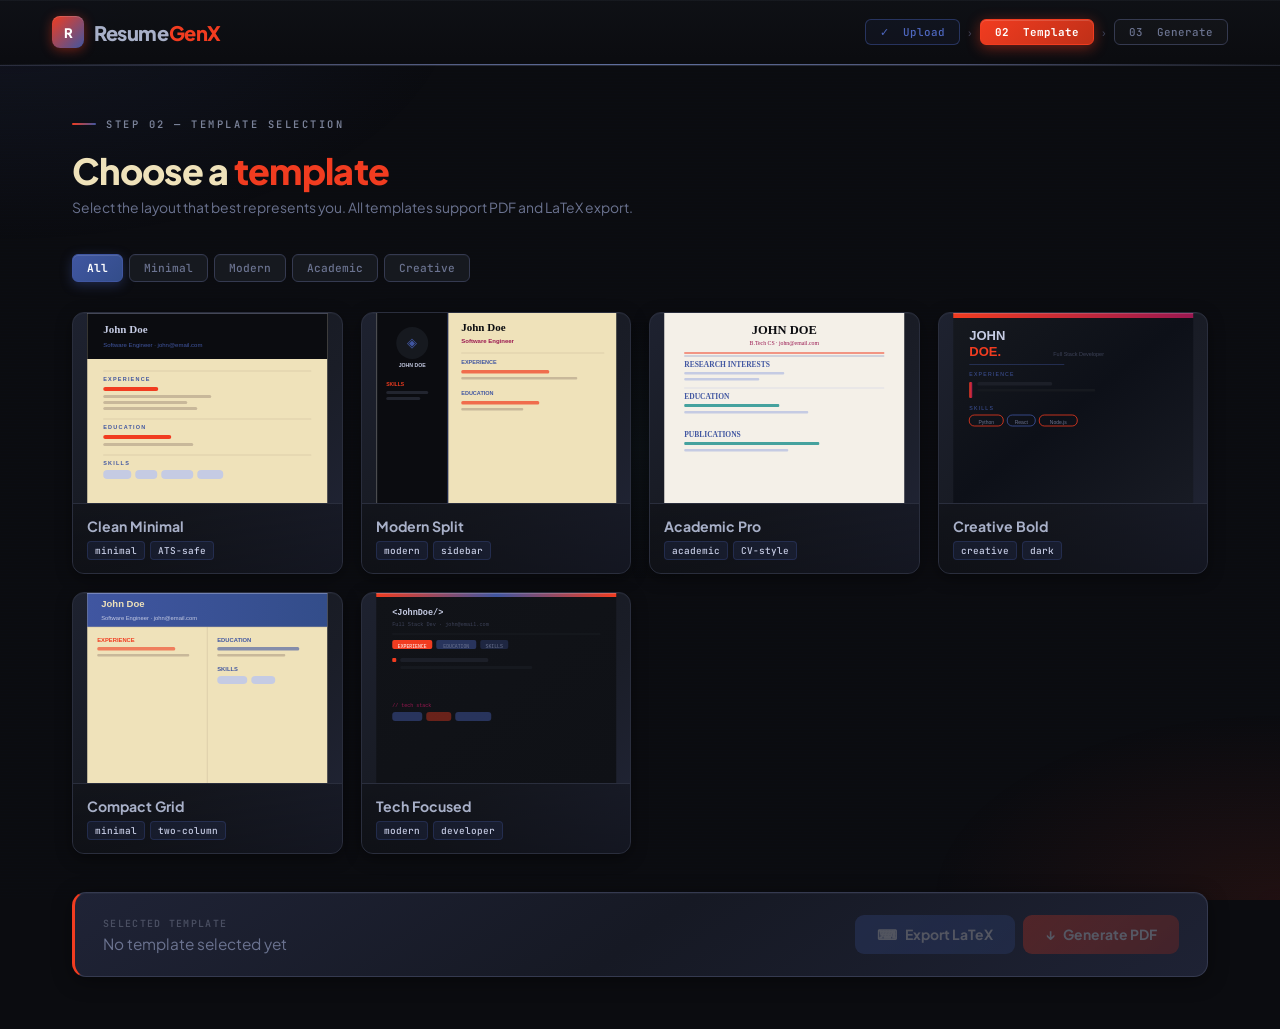
==== frontend/templates.html @ 25c1b6fb "integrated gui" ====
<!DOCTYPE html>
<html lang="en">
<head>
<meta charset="UTF-8"/>
<meta name="viewport" content="width=device-width, initial-scale=1.0"/>
<title>ResumeGenX — Templates</title>
<link rel="stylesheet" href="style.css"/>
<style>
 
  .page2-content {
    flex: 1; max-width: 1240px;
    margin: 0 auto; padding: 52px 52px; width: 100%;
  }
  .page2-header { margin-bottom: 38px; }
  .page2-header h1 { font-size: clamp(1.7rem,2.8vw,2.4rem); letter-spacing: -0.7px; margin-bottom: 8px; }
  .page2-header p { color: var(--muted2); font-size: 0.87rem; }

  /* Filter bar */
  .filter-bar { display: flex; gap: 6px; flex-wrap: wrap; margin-bottom: 30px; }
  .filter-btn {
    font-family: 'JetBrains Mono', monospace; font-size: 0.7rem; font-weight: 500;
    padding: 6px 14px; border-radius: 6px;
    border: 1px solid var(--border2); background: var(--card); color: var(--muted2);
    cursor: pointer; transition: all .2s;
    box-shadow: inset 0 1px 0 rgba(154,160,190,0.04);
  }
  .filter-btn:hover { border-color: var(--cobalt); color: var(--cobalt-h); }
  .filter-btn.active {
    background: linear-gradient(135deg, var(--cobalt) 0%, #334d8a 100%);
    border-color: var(--cobalt); color: #fff; font-weight: 700;
    box-shadow: 0 3px 12px rgba(64,86,161,0.4), inset 0 1px 0 rgba(255,255,255,0.12);
  }

  /* Template grid */
  .template-grid {
    display: grid; grid-template-columns: repeat(auto-fill, minmax(226px,1fr));
    gap: 18px; margin-bottom: 38px;
  }
  .template-card {
    background: var(--card-sheen);
    border: 1px solid var(--border);
    border-radius: 12px; overflow: hidden;
    cursor: pointer; transition: all .22s; position: relative;
    box-shadow: inset 0 1px 0 rgba(154,160,190,0.06), 0 4px 16px rgba(0,0,0,0.4);
  }
  .template-card:hover {
    border-color: rgba(241,60,32,0.55); transform: translateY(-3px);
    box-shadow: 0 12px 36px rgba(0,0,0,0.5), 0 0 0 1px rgba(241,60,32,0.15);
  }
  .template-card.selected {
    border-color: var(--red);
    box-shadow: 0 0 0 3px rgba(241,60,32,0.2), 0 12px 32px rgba(241,60,32,0.18);
  }
  .sel-check {
    display: none; position: absolute; top: 9px; right: 9px;
    width: 24px; height: 24px;
    background: linear-gradient(135deg, var(--red), #c02a10);
    border-radius: 50%; align-items: center; justify-content: center;
    font-size: 0.68rem; color: #fff; font-weight: 800;
    box-shadow: 0 2px 8px rgba(241,60,32,0.55);
  }
  .template-card.selected .sel-check { display: flex; }
  .template-preview { height: 190px; overflow: hidden; }
  .preview-svg { width: 100%; height: 100%; display: block; }
  .template-meta {
    padding: 13px 14px; border-top: 1px solid var(--border);
    background: linear-gradient(180deg,rgba(0,0,0,0.25) 0%,rgba(0,0,0,0.4) 100%);
  }
  .template-name { font-size: 0.88rem; font-weight: 700; color: var(--silver-hi); margin-bottom: 6px; }
  .template-tags { display: flex; gap: 5px; flex-wrap: wrap; }
  .tmpl-tag {
    font-family: 'JetBrains Mono', monospace; font-size: 0.59rem; font-weight: 500;
    padding: 2px 7px; border-radius: 4px;
    background: rgba(64,86,161,0.14); color: var(--lavender);
    border: 1px solid rgba(64,86,161,0.28);
  }

  /* Generate bar */
  .generate-bar {
    background: var(--card-sheen2);
    border: 1px solid var(--border2);
    border-left: 3px solid var(--red);
    border-radius: 14px; padding: 22px 28px;
    display: flex; align-items: center; gap: 20px; flex-wrap: wrap;
    box-shadow: inset 0 1px 0 rgba(154,160,190,0.06), 0 4px 20px rgba(0,0,0,0.4);
  }
  .selected-info { flex: 1; }
  .selected-info .label {
    font-family: 'JetBrains Mono', monospace; font-size: 0.62rem; color: var(--silver-lo);
    text-transform: uppercase; letter-spacing: 1.3px; margin-bottom: 4px; font-weight: 600;
  }
  .selected-info .value { font-size: 0.96rem; font-weight: 700; color: var(--silver-hi); }
  .selected-info .value.none { color: var(--muted2); font-weight: 400; }
  .output-options { display: flex; gap: 8px; }
  .out-btn {
    display: flex; align-items: center; gap: 8px;
    padding: 11px 22px; border-radius: 9px;
    font-family: 'Plus Jakarta Sans', sans-serif;
    font-size: 0.87rem; font-weight: 700;
    cursor: pointer; border: none; transition: all .2s;
  }
  .out-btn.pdf {
    background: linear-gradient(135deg, var(--red) 0%, #b52d18 100%);
    color: #fff; box-shadow: 0 3px 14px rgba(241,60,32,0.4), inset 0 1px 0 rgba(255,255,255,0.15);
  }
  .out-btn.pdf:hover:not(:disabled) { transform: translateY(-1px); box-shadow: 0 6px 20px rgba(241,60,32,0.5); }
  .out-btn.tex {
    background: linear-gradient(135deg, var(--cobalt) 0%, #334d8a 100%);
    color: #fff; box-shadow: 0 3px 14px rgba(64,86,161,0.35), inset 0 1px 0 rgba(255,255,255,0.12);
  }
  .out-btn.tex:hover:not(:disabled) { transform: translateY(-1px); box-shadow: 0 6px 20px rgba(64,86,161,0.45); }
  .out-btn:disabled { opacity: 0.25; cursor: not-allowed; box-shadow: none !important; transform: none !important; }

  @media (max-width: 860px) {
    .page2-content { padding: 32px 22px; }
    .generate-bar { flex-direction: column; align-items: stretch; }
    .output-options { justify-content: stretch; }
    .out-btn { flex: 1; justify-content: center; }
  }
</style>
</head>
<body>

<div class="page-wrap">

  <!-- NAV -->
  <nav>
    <a class="logo" href="index.html">
      <div class="logo-icon">R</div>
      <div class="logo-text"><span class="lt">Resume</span><span class="acc">GenX</span></div>
    </a>
    <div class="nav-steps">
      <div class="step-pill done" onclick="window.location.href='index.html'">✓ &nbsp;Upload</div>
      <div class="step-sep">›</div>
      <div class="step-pill active">02 &nbsp;Template</div>
      <div class="step-sep">›</div>
      <div class="step-pill">03 &nbsp;Generate</div>
    </div>
  </nav>

  <!-- CONTENT -->
  <div class="page2-content">

    <div class="page2-header">
      <div class="page-eyebrow">Step 02 — Template Selection</div>
      <h1>Choose a <span class="hl">template</span></h1>
      <p>Select the layout that best represents you. All templates support PDF and LaTeX export.</p>
    </div>

    <!-- Filter bar -->
    <div class="filter-bar">
      <button class="filter-btn active" onclick="filterTemplates('all',this)">All</button>
      <button class="filter-btn" onclick="filterTemplates('minimal',this)">Minimal</button>
      <button class="filter-btn" onclick="filterTemplates('modern',this)">Modern</button>
      <button class="filter-btn" onclick="filterTemplates('academic',this)">Academic</button>
      <button class="filter-btn" onclick="filterTemplates('creative',this)">Creative</button>
    </div>

    <!-- Template grid -->
    <div class="template-grid" id="templateGrid">

      <!-- T1: Clean Minimal -->
      <div class="template-card" data-id="1" data-tags="minimal" onclick="selectTemplate(this,'Clean Minimal')">
        <div class="sel-check">✓</div>
        <div class="template-preview">
          <svg class="preview-svg" viewBox="0 0 240 190" xmlns="http://www.w3.org/2000/svg">
            <rect width="240" height="190" fill="#EFE2BA"/>
            <rect x="0" y="0" width="240" height="46" fill="#0B0C10"/>
            <rect x="0" y="0" width="240" height="1" fill="rgba(154,160,190,0.4)"/>
            <text x="16" y="20" font-family="serif" font-size="11" fill="#C5CBE3" font-weight="bold">John Doe</text>
            <text x="16" y="34" font-family="sans-serif" font-size="6" fill="#4056A1">Software Engineer · john@email.com</text>
            <line x1="16" y1="58" x2="224" y2="58" stroke="#c8b89a" stroke-width="0.5"/>
            <text x="16" y="68" font-family="sans-serif" font-size="5.5" fill="#4056A1" font-weight="bold" letter-spacing="1.2">EXPERIENCE</text>
            <rect x="16" y="74" width="55" height="4" rx="2" fill="#F13C20"/>
            <rect x="16" y="82" width="108" height="3" rx="1.5" fill="#c8b89a"/>
            <rect x="16" y="88" width="84" height="3" rx="1.5" fill="#c8b89a"/>
            <rect x="16" y="94" width="94" height="3" rx="1.5" fill="#c8b89a"/>
            <line x1="16" y1="106" x2="224" y2="106" stroke="#c8b89a" stroke-width="0.5"/>
            <text x="16" y="116" font-family="sans-serif" font-size="5.5" fill="#4056A1" font-weight="bold" letter-spacing="1.2">EDUCATION</text>
            <rect x="16" y="122" width="68" height="4" rx="2" fill="#F13C20"/>
            <rect x="16" y="130" width="90" height="3" rx="1.5" fill="#c8b89a"/>
            <line x1="16" y1="142" x2="224" y2="142" stroke="#c8b89a" stroke-width="0.5"/>
            <text x="16" y="152" font-family="sans-serif" font-size="5.5" fill="#4056A1" font-weight="bold" letter-spacing="1.2">SKILLS</text>
            <rect x="16" y="157" width="28" height="9" rx="4" fill="#C5CBE3"/>
            <rect x="48" y="157" width="22" height="9" rx="4" fill="#C5CBE3"/>
            <rect x="74" y="157" width="32" height="9" rx="4" fill="#C5CBE3"/>
            <rect x="110" y="157" width="26" height="9" rx="4" fill="#C5CBE3"/>
          </svg>
        </div>
        <div class="template-meta">
          <div class="template-name">Clean Minimal</div>
          <div class="template-tags"><span class="tmpl-tag">minimal</span><span class="tmpl-tag">ATS-safe</span></div>
        </div>
      </div>

      <!-- T2: Modern Split -->
      <div class="template-card" data-id="2" data-tags="modern" onclick="selectTemplate(this,'Modern Split')">
        <div class="sel-check">✓</div>
        <div class="template-preview">
          <svg class="preview-svg" viewBox="0 0 240 190" xmlns="http://www.w3.org/2000/svg">
            <rect width="240" height="190" fill="#EFE2BA"/>
            <rect x="0" y="0" width="72" height="190" fill="#0B0C10"/>
            <rect x="0" y="0" width="1" height="190" fill="rgba(154,160,190,0.3)"/>
            <rect x="71" y="0" width="1" height="190" fill="rgba(64,86,161,0.5)"/>
            <circle cx="36" cy="30" r="16" fill="#16191f"/>
            <text x="36" y="34" font-family="sans-serif" font-size="13" fill="#4056A1" text-anchor="middle">◈</text>
            <text x="36" y="54" font-family="sans-serif" font-size="5.2" fill="#C5CBE3" text-anchor="middle" font-weight="600">JOHN DOE</text>
            <text x="10" y="73" font-family="sans-serif" font-size="5" fill="#F13C20" font-weight="bold">SKILLS</text>
            <rect x="10" y="78" width="42" height="3" rx="1.5" fill="#22252f"/>
            <rect x="10" y="84" width="34" height="3" rx="1.5" fill="#22252f"/>
            <text x="85" y="18" font-family="serif" font-size="11" fill="#0B0C10" font-weight="bold">John Doe</text>
            <text x="85" y="30" font-family="sans-serif" font-size="6" fill="#9A1750" font-weight="600">Software Engineer</text>
            <line x1="85" y1="40" x2="228" y2="40" stroke="#c8b89a" stroke-width="0.5"/>
            <text x="85" y="51" font-family="sans-serif" font-size="5.5" fill="#4056A1" font-weight="bold">EXPERIENCE</text>
            <rect x="85" y="57" width="88" height="3.5" rx="1.5" fill="#F13C20" opacity="0.7"/>
            <rect x="85" y="64" width="116" height="2.5" rx="1" fill="#c8b89a"/>
            <text x="85" y="82" font-family="sans-serif" font-size="5.5" fill="#4056A1" font-weight="bold">EDUCATION</text>
            <rect x="85" y="88" width="78" height="3.5" rx="1.5" fill="#F13C20" opacity="0.7"/>
            <rect x="85" y="95" width="62" height="2.5" rx="1" fill="#c8b89a"/>
          </svg>
        </div>
        <div class="template-meta">
          <div class="template-name">Modern Split</div>
          <div class="template-tags"><span class="tmpl-tag">modern</span><span class="tmpl-tag">sidebar</span></div>
        </div>
      </div>

      <!-- T3: Academic Pro -->
      <div class="template-card" data-id="3" data-tags="academic" onclick="selectTemplate(this,'Academic Pro')">
        <div class="sel-check">✓</div>
        <div class="template-preview">
          <svg class="preview-svg" viewBox="0 0 240 190" xmlns="http://www.w3.org/2000/svg">
            <rect width="240" height="190" fill="#f4f0e8"/>
            <text x="120" y="21" font-family="serif" font-size="12.5" fill="#0B0C10" font-weight="bold" text-anchor="middle">JOHN DOE</text>
            <text x="120" y="32" font-family="serif" font-size="5.8" fill="#9A1750" text-anchor="middle">B.Tech CS · john@email.com</text>
            <line x1="20" y1="40" x2="220" y2="40" stroke="#F13C20" stroke-width="1.2"/>
            <line x1="20" y1="43" x2="220" y2="43" stroke="#4056A1" stroke-width="0.4"/>
            <text x="20" y="54" font-family="serif" font-size="7.5" fill="#4056A1" font-weight="bold">RESEARCH INTERESTS</text>
            <rect x="20" y="59" width="100" height="2.5" rx="1" fill="#C5CBE3"/>
            <rect x="20" y="65" width="75" height="2.5" rx="1" fill="#C5CBE3"/>
            <line x1="20" y1="75" x2="220" y2="75" stroke="#C5CBE3" stroke-width="0.5"/>
            <text x="20" y="86" font-family="serif" font-size="7.5" fill="#4056A1" font-weight="bold">EDUCATION</text>
            <rect x="20" y="91" width="95" height="3" rx="1" fill="#45A29E"/>
            <rect x="20" y="98" width="124" height="2.5" rx="1" fill="#C5CBE3"/>
            <text x="20" y="124" font-family="serif" font-size="7.5" fill="#4056A1" font-weight="bold">PUBLICATIONS</text>
            <rect x="20" y="129" width="135" height="3" rx="1" fill="#45A29E"/>
            <rect x="20" y="136" width="104" height="2.5" rx="1" fill="#C5CBE3"/>
          </svg>
        </div>
        <div class="template-meta">
          <div class="template-name">Academic Pro</div>
          <div class="template-tags"><span class="tmpl-tag">academic</span><span class="tmpl-tag">CV-style</span></div>
        </div>
      </div>

      <!-- T4: Creative Bold -->
      <div class="template-card" data-id="4" data-tags="creative" onclick="selectTemplate(this,'Creative Bold')">
        <div class="sel-check">✓</div>
        <div class="template-preview">
          <svg class="preview-svg" viewBox="0 0 240 190" xmlns="http://www.w3.org/2000/svg">
            <defs>
              <linearGradient id="metalBg" x1="0%" y1="0%" x2="100%" y2="100%">
                <stop offset="0%" style="stop-color:#16191f"/><stop offset="50%" style="stop-color:#0d1018"/><stop offset="100%" style="stop-color:#181b24"/>
              </linearGradient>
              <linearGradient id="redGrad" x1="0%" y1="0%" x2="100%" y2="0%">
                <stop offset="0%" style="stop-color:#F13C20"/><stop offset="100%" style="stop-color:#9A1750"/>
              </linearGradient>
            </defs>
            <rect width="240" height="190" fill="url(#metalBg)"/>
            <rect x="0" y="0" width="240" height="5" fill="url(#redGrad)"/>
            <rect x="0" y="0" width="240" height="1" fill="rgba(200,210,240,0.2)"/>
            <text x="16" y="27" font-family="sans-serif" font-size="13" fill="#C5CBE3" font-weight="bold">JOHN</text>
            <text x="16" y="43" font-family="sans-serif" font-size="13" fill="#F13C20" font-weight="bold">DOE.</text>
            <text x="100" y="43" font-family="sans-serif" font-size="5.5" fill="#3d4258">Full Stack Developer</text>
            <rect x="16" y="51" width="95" height="0.8" fill="#4056A1" opacity="0.5"/>
            <text x="16" y="63" font-family="sans-serif" font-size="5.2" fill="#4056A1" letter-spacing="1.2">EXPERIENCE</text>
            <rect x="16" y="69" width="3" height="16" rx="1" fill="url(#redGrad)"/>
            <rect x="24" y="69" width="75" height="3.5" rx="1.5" fill="#1c1f28"/>
            <rect x="24" y="76" width="118" height="2.5" rx="1" fill="#16191f"/>
            <text x="16" y="97" font-family="sans-serif" font-size="5.2" fill="#4056A1" letter-spacing="1.2">SKILLS</text>
            <rect x="16" y="102" width="34" height="11" rx="5" fill="none" stroke="#F13C20" stroke-width="0.8"/>
            <rect x="54" y="102" width="28" height="11" rx="5" fill="none" stroke="#4056A1" stroke-width="0.8"/>
            <rect x="86" y="102" width="38" height="11" rx="5" fill="none" stroke="#F13C20" stroke-width="0.8"/>
            <text x="33" y="111" font-family="sans-serif" font-size="5" fill="#6b7390" text-anchor="middle">Python</text>
            <text x="68" y="111" font-family="sans-serif" font-size="5" fill="#6b7390" text-anchor="middle">React</text>
            <text x="105" y="111" font-family="sans-serif" font-size="5" fill="#6b7390" text-anchor="middle">Node.js</text>
          </svg>
        </div>
        <div class="template-meta">
          <div class="template-name">Creative Bold</div>
          <div class="template-tags"><span class="tmpl-tag">creative</span><span class="tmpl-tag">dark</span></div>
        </div>
      </div>

      <!-- T5: Compact Grid -->
      <div class="template-card" data-id="5" data-tags="minimal modern" onclick="selectTemplate(this,'Compact Grid')">
        <div class="sel-check">✓</div>
        <div class="template-preview">
          <svg class="preview-svg" viewBox="0 0 240 190" xmlns="http://www.w3.org/2000/svg">
            <defs>
              <linearGradient id="cobaltHdr" x1="0%" y1="0%" x2="100%" y2="0%">
                <stop offset="0%" style="stop-color:#4056A1"/><stop offset="100%" style="stop-color:#334d8a"/>
              </linearGradient>
            </defs>
            <rect width="240" height="190" fill="#EFE2BA"/>
            <rect x="0" y="0" width="240" height="34" fill="url(#cobaltHdr)"/>
            <rect x="0" y="0" width="240" height="1" fill="rgba(197,203,227,0.4)"/>
            <text x="14" y="14" font-family="sans-serif" font-size="9.5" fill="#EFE2BA" font-weight="bold">John Doe</text>
            <text x="14" y="27" font-family="sans-serif" font-size="5.8" fill="#C5CBE3">Software Engineer · john@email.com</text>
            <line x1="0" y1="34" x2="240" y2="34" stroke="#c8b89a" stroke-width="0.5"/>
            <line x1="120" y1="34" x2="120" y2="190" stroke="#c8b89a" stroke-width="0.5"/>
            <text x="10" y="49" font-family="sans-serif" font-size="5.8" fill="#F13C20" font-weight="bold">EXPERIENCE</text>
            <rect x="10" y="54" width="78" height="3.5" rx="1.5" fill="#F13C20" opacity="0.6"/>
            <rect x="10" y="61" width="92" height="2.5" rx="1" fill="#c8b89a"/>
            <text x="130" y="49" font-family="sans-serif" font-size="5.8" fill="#4056A1" font-weight="bold">EDUCATION</text>
            <rect x="130" y="54" width="82" height="3.5" rx="1.5" fill="#4056A1" opacity="0.6"/>
            <rect x="130" y="61" width="68" height="2.5" rx="1" fill="#c8b89a"/>
            <text x="130" y="78" font-family="sans-serif" font-size="5.8" fill="#4056A1" font-weight="bold">SKILLS</text>
            <rect x="130" y="83" width="30" height="8" rx="4" fill="#C5CBE3"/>
            <rect x="164" y="83" width="24" height="8" rx="4" fill="#C5CBE3"/>
          </svg>
        </div>
        <div class="template-meta">
          <div class="template-name">Compact Grid</div>
          <div class="template-tags"><span class="tmpl-tag">minimal</span><span class="tmpl-tag">two-column</span></div>
        </div>
      </div>

      <!-- T6: Tech Focused -->
      <div class="template-card" data-id="6" data-tags="modern creative" onclick="selectTemplate(this,'Tech Focused')">
        <div class="sel-check">✓</div>
        <div class="template-preview">
          <svg class="preview-svg" viewBox="0 0 240 190" xmlns="http://www.w3.org/2000/svg">
            <defs>
              <linearGradient id="techBg" x1="0%" y1="0%" x2="100%" y2="100%">
                <stop offset="0%" style="stop-color:#111318"/><stop offset="100%" style="stop-color:#0f1116"/>
              </linearGradient>
              <linearGradient id="topBar" x1="0%" y1="0%" x2="100%" y2="0%">
                <stop offset="0%" style="stop-color:#F13C20"/><stop offset="50%" style="stop-color:#4056A1"/><stop offset="100%" style="stop-color:#F13C20"/>
              </linearGradient>
            </defs>
            <rect width="240" height="190" fill="url(#techBg)"/>
            <rect x="0" y="0" width="240" height="4" fill="url(#topBar)"/>
            <rect x="0" y="0" width="240" height="1" fill="rgba(197,203,227,0.25)"/>
            <text x="16" y="22" font-family="monospace" font-size="8.5" fill="#C5CBE3" font-weight="bold">&lt;JohnDoe/&gt;</text>
            <text x="16" y="33" font-family="monospace" font-size="5.2" fill="#3d4258">Full Stack Dev · john@email.com</text>
            <line x1="16" y1="41" x2="224" y2="41" stroke="#22252f" stroke-width="0.5"/>
            <rect x="16" y="47" width="40" height="9" rx="2" fill="#F13C20"/>
            <text x="36" y="55" font-family="monospace" font-size="4.8" fill="white" text-anchor="middle">EXPERIENCE</text>
            <rect x="60" y="47" width="40" height="9" rx="2" fill="#4056A1" opacity="0.5"/>
            <text x="80" y="55" font-family="monospace" font-size="4.8" fill="#6b7390" text-anchor="middle">EDUCATION</text>
            <rect x="104" y="47" width="28" height="9" rx="2" fill="#4056A1" opacity="0.3"/>
            <text x="118" y="55" font-family="monospace" font-size="4.8" fill="#6b7390" text-anchor="middle">SKILLS</text>
            <rect x="16" y="65" width="4" height="4" rx="1" fill="#F13C20"/>
            <rect x="24" y="65" width="88" height="4" rx="1.5" fill="#1c1f28"/>
            <rect x="24" y="73" width="132" height="3" rx="1" fill="#16191f"/>
            <text x="16" y="114" font-family="monospace" font-size="5" fill="#9A1750">// tech stack</text>
            <rect x="16" y="119" width="30" height="9" rx="3" fill="#4056A1" opacity="0.5"/>
            <rect x="50" y="119" width="25" height="9" rx="3" fill="#F13C20" opacity="0.4"/>
            <rect x="79" y="119" width="36" height="9" rx="3" fill="#4056A1" opacity="0.5"/>
          </svg>
        </div>
        <div class="template-meta">
          <div class="template-name">Tech Focused</div>
          <div class="template-tags"><span class="tmpl-tag">modern</span><span class="tmpl-tag">developer</span></div>
        </div>
      </div>

    </div><!-- end template-grid -->

    <!-- Generate Bar -->
    <div class="generate-bar">
      <div class="selected-info">
        <div class="label">Selected Template</div>
        <div class="value none" id="selName">No template selected yet</div>
      </div>
      <div class="output-options">
        <button class="out-btn tex" id="btnTex" disabled onclick="generate('latex')">
          <span>⌨</span> Export LaTeX
        </button>
        <button class="out-btn pdf" id="btnPdf" disabled onclick="generate('pdf')">
          <span>↓</span> Generate PDF
        </button>
      </div>
    </div>

  </div><!-- end page2-content -->
</div><!-- end page-wrap -->

<!-- Modal -->
<div class="modal-overlay" id="modal">
  <div class="modal">
    <div class="modal-icon" id="modalIcon">✦</div>
    <h3 id="modalTitle">Resume Generated</h3>
    <p id="modalMsg">Your resume has been compiled successfully.</p>
    <div class="modal-btns">
      <button class="btn-sec" onclick="closeModal()">Close</button>
      <button class="btn-primary" style="width:auto;margin-top:0;padding:10px 24px" onclick="closeModal()">↓ &nbsp;Download</button>
    </div>
  </div>
</div>

<!-- Toast -->
<div class="toast" id="toast">
  <span id="toastIcon">✓</span>
  <span id="toastMsg">File ready</span>
</div>

<script>
  let selectedTemplate = null;
  const uploadedFile = sessionStorage.getItem('uploadedFile') || 'resume.rdl';

  function filterTemplates(tag, btn) {
    document.querySelectorAll('.filter-btn').forEach(b => b.classList.remove('active'));
    btn.classList.add('active');
    document.querySelectorAll('.template-card').forEach(c => {
      c.style.display = (tag === 'all' || c.dataset.tags.includes(tag)) ? '' : 'none';
    });
  }

  function selectTemplate(card, name) {
    document.querySelectorAll('.template-card').forEach(c => c.classList.remove('selected'));
    card.classList.add('selected');
    selectedTemplate = name;
    const v = document.getElementById('selName');
    v.textContent = name;
    v.classList.remove('none');
    document.getElementById('btnPdf').disabled = false;
    document.getElementById('btnTex').disabled = false;
  }

  function generate(type) {
    if (!selectedTemplate) return;
    const isP = type === 'pdf';
    document.getElementById('modalIcon').textContent = isP ? '↓' : '⌨';
    document.getElementById('modalTitle').textContent = isP ? 'PDF Ready' : 'LaTeX Source Ready';
    document.getElementById('modalMsg').textContent =
      `"${selectedTemplate}" compiled successfully from ${uploadedFile}. Click Download to save your ${isP ? 'PDF' : 'LaTeX'} file.`;
    document.getElementById('modal').classList.add('show');
  }

  function closeModal() { document.getElementById('modal').classList.remove('show'); }
  document.getElementById('modal').addEventListener('click', e => {
    if (e.target.id === 'modal') closeModal();
  });

  function showToast(icon, msg) {
    const t = document.getElementById('toast');
    document.getElementById('toastIcon').textContent = icon;
    document.getElementById('toastMsg').textContent = msg;
    t.classList.add('show');
    setTimeout(() => t.classList.remove('show'), 3000);
  }
</script>
</body>
</html>
---- frontend/style.css ----
@import url('https://fonts.googleapis.com/css2?family=Plus+Jakarta+Sans:wght@300;400;500;600;700;800&family=JetBrains+Mono:wght@400;500;600&display=swap');

/* ── PALETTE ── */
:root {
  --bg:          #0B0C10;
  --surface:     #0f1116;
  --card:        #16191f;
  --card2:       #1c1f28;
  --card-sheen:  linear-gradient(135deg,#1e2230 0%,#181b24 40%,#1a1d27 60%,#212537 100%);
  --card-sheen2: linear-gradient(145deg,#1f2336 0%,#161924 50%,#1e2234 100%);
  --border:      #2a2e3d;
  --border2:     #353a50;
  --metal-line:  linear-gradient(90deg,transparent,#4a5070,#6070a0,#4a5070,transparent);
  --red:         #F13C20;
  --red-h:       #ff4f32;
  --cobalt:      #4056A1;
  --cobalt-h:    #4e67bf;
  --teal:        #45A29E;
  --crimson:     #9A1750;
  --gold:        #D79922;
  --parchment:   #EFE2BA;
  --parch2:      #b8aa8a;
  --lavender:    #C5CBE3;
  --muted:       #3d4258;
  --muted2:      #6b7390;
  --silver-lo:   #4a4f62;
  --silver-mid:  #7a8299;
  --silver-hi:   #a8b0c8;
}

/* ── RESET ── */
*, *::before, *::after { box-sizing: border-box; margin: 0; padding: 0; }
html { scroll-behavior: smooth; }

body {
  font-family: 'Plus Jakarta Sans', sans-serif;
  background: var(--bg);
  color: var(--parchment);
  min-height: 100vh;
  overflow-x: hidden;
}

/* background  */
body::before {
  content: '';
  position: fixed; inset: 0;
  background: repeating-linear-gradient(
    0deg, transparent, transparent 2px,
    rgba(64,86,161,0.015) 2px, rgba(64,86,161,0.015) 3px
  );
  pointer-events: none; z-index: 0;
}
body::after {
  content: '';
  position: fixed; inset: 0;
  background:
    radial-gradient(ellipse 60% 45% at 0%   0%,   rgba(64,86,161,0.12) 0%, transparent 60%),
    radial-gradient(ellipse 50% 38% at 100% 100%, rgba(241,60,32,0.09) 0%, transparent 55%),
    radial-gradient(ellipse 35% 30% at 50%  50%,  rgba(69,162,158,0.04) 0%, transparent 50%);
  pointer-events: none; z-index: 0;
}

/* Page wrapper */
.page-wrap {
  position: relative; z-index: 1;
  display: flex; flex-direction: column;
  min-height: 100vh;
  animation: fadeIn .35s ease;
}
@keyframes fadeIn { from { opacity:0; transform:translateY(8px); } to { opacity:1; transform:translateY(0); } }

/* ── NAV ── */
nav {
  display: flex; align-items: center; justify-content: space-between;
  padding: 16px 52px;
  border-bottom: 1px solid transparent;
  border-image: var(--metal-line) 1;
  background: linear-gradient(180deg,rgba(15,17,22,0.97) 0%,rgba(11,12,16,0.97) 100%);
  backdrop-filter: blur(22px);
  position: sticky; top: 0; z-index: 100;
  box-shadow: 0 1px 0 rgba(106,112,144,0.3), inset 0 1px 0 rgba(154,160,190,0.06);
}

.logo { display: flex; align-items: center; gap: 10px; text-decoration: none; }
.logo-icon {
  width: 32px; height: 32px;
  background: linear-gradient(135deg, var(--red), var(--cobalt));
  border-radius: 8px;
  display: flex; align-items: center; justify-content: center;
  font-size: 0.82rem; font-weight: 800; color: #fff;
  box-shadow: 0 2px 12px rgba(241,60,32,0.45), inset 0 1px 0 rgba(255,255,255,0.15);
}
.logo-text { font-size: 1.25rem; font-weight: 800; letter-spacing: -0.4px; }
.logo-text .lt { color: var(--silver-hi); }
.logo-text .acc { color: var(--red); }

.nav-steps { display: flex; gap: 6px; align-items: center; }
.step-pill {
  font-family: 'JetBrains Mono', monospace;
  font-size: 0.68rem; font-weight: 500;
  padding: 5px 14px; border-radius: 6px;
  border: 1px solid var(--border2); color: var(--muted2);
  transition: all .3s; background: rgba(255,255,255,0.02);
  text-decoration: none; cursor: default;
}
.step-pill.active {
  background: linear-gradient(135deg, var(--red) 0%, #c03018 100%);
  border-color: var(--red); color: #fff; font-weight: 700;
  box-shadow: 0 3px 14px rgba(241,60,32,0.45), inset 0 1px 0 rgba(255,255,255,0.15);
}
.step-pill.done {
  border-color: rgba(64,86,161,0.5); color: var(--cobalt-h);
  background: rgba(64,86,161,0.08); cursor: pointer;
}
.step-pill.done:hover { background: rgba(64,86,161,0.15); }
.step-sep { color: var(--muted); font-size: 0.75rem; margin: 0 2px; }

/* ── PAGE EYEBROW ── */
.page-eyebrow {
  font-family: 'JetBrains Mono', monospace;
  font-size: 0.65rem; font-weight: 600;
  color: var(--silver-mid); text-transform: uppercase;
  letter-spacing: 2.5px; margin-bottom: 20px;
  display: flex; align-items: center; gap: 10px;
}
.page-eyebrow::before {
  content: '';
  width: 24px; height: 2px;
  background: linear-gradient(90deg, var(--red), var(--cobalt));
  display: inline-block; border-radius: 2px;
}

/* ── HEADINGS ── */
h1 { font-size: clamp(2rem,3.5vw,2.85rem); font-weight: 800; line-height: 1.12; letter-spacing: -0.8px; margin-bottom: 16px; }
h1 .hl { color: var(--red); }

/* ── BUTTONS ── */
.btn-primary {
  display: inline-flex; align-items: center; justify-content: center; gap: 10px;
  background: linear-gradient(135deg, var(--red) 0%, #c02a10 50%, var(--red) 100%);
  background-size: 200% auto;
  color: #fff; border: none; border-radius: 10px;
  padding: 13px 28px;
  font-family: 'Plus Jakarta Sans', sans-serif;
  font-size: 0.92rem; font-weight: 800;
  cursor: pointer; transition: all .3s;
  box-shadow: 0 4px 20px rgba(241,60,32,0.4), inset 0 1px 0 rgba(255,255,255,0.18);
  letter-spacing: 0.2px;
}
.btn-primary:hover:not(:disabled) {
  background-position: right center;
  transform: translateY(-1px);
  box-shadow: 0 8px 28px rgba(241,60,32,0.5), inset 0 1px 0 rgba(255,255,255,0.2);
}
.btn-primary:disabled { opacity: 0.28; cursor: not-allowed; box-shadow: none; }
.btn-primary svg { transition: transform .2s; }
.btn-primary:hover:not(:disabled) svg { transform: translateX(4px); }

.btn-sec {
  padding: 10px 22px; border-radius: 9px;
  border: 1px solid var(--border2); background: rgba(255,255,255,0.03);
  color: var(--silver-mid);
  font-family: 'Plus Jakarta Sans', sans-serif;
  font-size: 0.87rem; font-weight: 600; cursor: pointer; transition: all .2s;
}
.btn-sec:hover { border-color: var(--cobalt); color: var(--cobalt-h); }

/* ── INFO BOXES ── */
.info-box {
  background: rgba(64,86,161,0.08);
  border: 1px solid rgba(64,86,161,0.25);
  border-left: 3px solid var(--cobalt);
  border-radius: 7px; padding: 10px 12px;
  font-size: 0.79rem; color: var(--lavender); line-height: 1.55;
  margin-bottom: 10px; display: flex; gap: 8px; align-items: flex-start;
}
.warn-box {
  background: rgba(241,60,32,0.07);
  border: 1px solid rgba(241,60,32,0.22);
  border-left: 3px solid var(--red);
  border-radius: 7px; padding: 10px 12px;
  font-size: 0.79rem; color: #f09585; line-height: 1.55;
  margin-bottom: 8px; display: flex; gap: 8px; align-items: flex-start;
}

/* ── CODE BLOCK ── */
.code-sample {
  background: rgba(0,0,0,0.45);
  border: 1px solid var(--border2);
  border-left: 3px solid var(--cobalt);
  border-radius: 8px; padding: 14px 16px;
  font-family: 'JetBrains Mono', monospace;
  font-size: 0.71rem; color: var(--silver-mid); line-height: 1.85; overflow-x: auto;
  box-shadow: inset 0 1px 0 rgba(154,160,190,0.04);
}
.k { color: var(--cobalt-h); }
.v { color: var(--teal); }
.c { color: var(--muted); }
.mono { font-family: 'JetBrains Mono', monospace; font-size: 0.8em; color: var(--teal); }

/* ── GUIDE STEP ROW ── */
.guide-step { display: flex; gap: 12px; align-items: flex-start; margin-bottom: 9px; }
.step-num {
  width: 22px; height: 22px; min-width: 22px;
  background: linear-gradient(135deg,rgba(64,86,161,0.2),rgba(64,86,161,0.08));
  border: 1px solid rgba(64,86,161,0.35); border-radius: 5px;
  font-family: 'JetBrains Mono', monospace;
  font-size: 0.63rem; font-weight: 600; color: var(--cobalt-h);
  display: flex; align-items: center; justify-content: center;
}
.step-text { font-size: 0.8rem; color: var(--muted2); line-height: 1.55; }
.step-text strong { color: var(--silver-hi); font-weight: 600; }

/* ── TOAST ── */
.toast {
  position: fixed; bottom: 26px; right: 26px;
  background: var(--card-sheen2); border: 1px solid var(--border2);
  border-left: 3px solid var(--cobalt);
  border-radius: 10px; padding: 11px 17px;
  display: flex; align-items: center; gap: 10px;
  font-size: 0.82rem; color: var(--silver-hi);
  transform: translateY(70px); opacity: 0;
  transition: all .35s cubic-bezier(.34,1.56,.64,1);
  z-index: 2000;
  box-shadow: 0 8px 24px rgba(0,0,0,0.5), inset 0 1px 0 rgba(154,160,190,0.06);
}
.toast.show { transform: translateY(0); opacity: 1; }

/* ── MODAL ── */
.modal-overlay {
  display: none; position: fixed; inset: 0;
  background: rgba(0,0,0,0.82); backdrop-filter: blur(10px);
  z-index: 1000; align-items: center; justify-content: center;
}
.modal-overlay.show { display: flex; }
.modal {
  background: var(--card-sheen2);
  border: 1px solid var(--border2);
  border-radius: 18px; padding: 40px 34px;
  max-width: 420px; width: 90%; text-align: center;
  animation: pop .25s cubic-bezier(.34,1.56,.64,1);
  border-top: 3px solid var(--red);
  box-shadow: 0 24px 60px rgba(0,0,0,0.7), inset 0 1px 0 rgba(154,160,190,0.08);
}
@keyframes pop { from { transform:scale(0.88);opacity:0; } to { transform:scale(1);opacity:1; } }
.modal-icon { font-size: 2.4rem; margin-bottom: 14px; color: var(--red); }
.modal h3 { font-size: 1.28rem; font-weight: 800; margin-bottom: 8px; color: var(--silver-hi); }
.modal p { color: var(--muted2); font-size: 0.84rem; line-height: 1.65; margin-bottom: 24px; }
.modal-btns { display: flex; gap: 10px; justify-content: center; }

/* ── SCROLLBAR ── */
::-webkit-scrollbar { width: 4px; }
::-webkit-scrollbar-track { background: var(--bg); }
::-webkit-scrollbar-thumb { background: linear-gradient(180deg, var(--cobalt), var(--red)); border-radius: 3px; }

/* ── RESPONSIVE ── */
@media (max-width: 860px) {
  nav { padding: 16px 22px; }
}
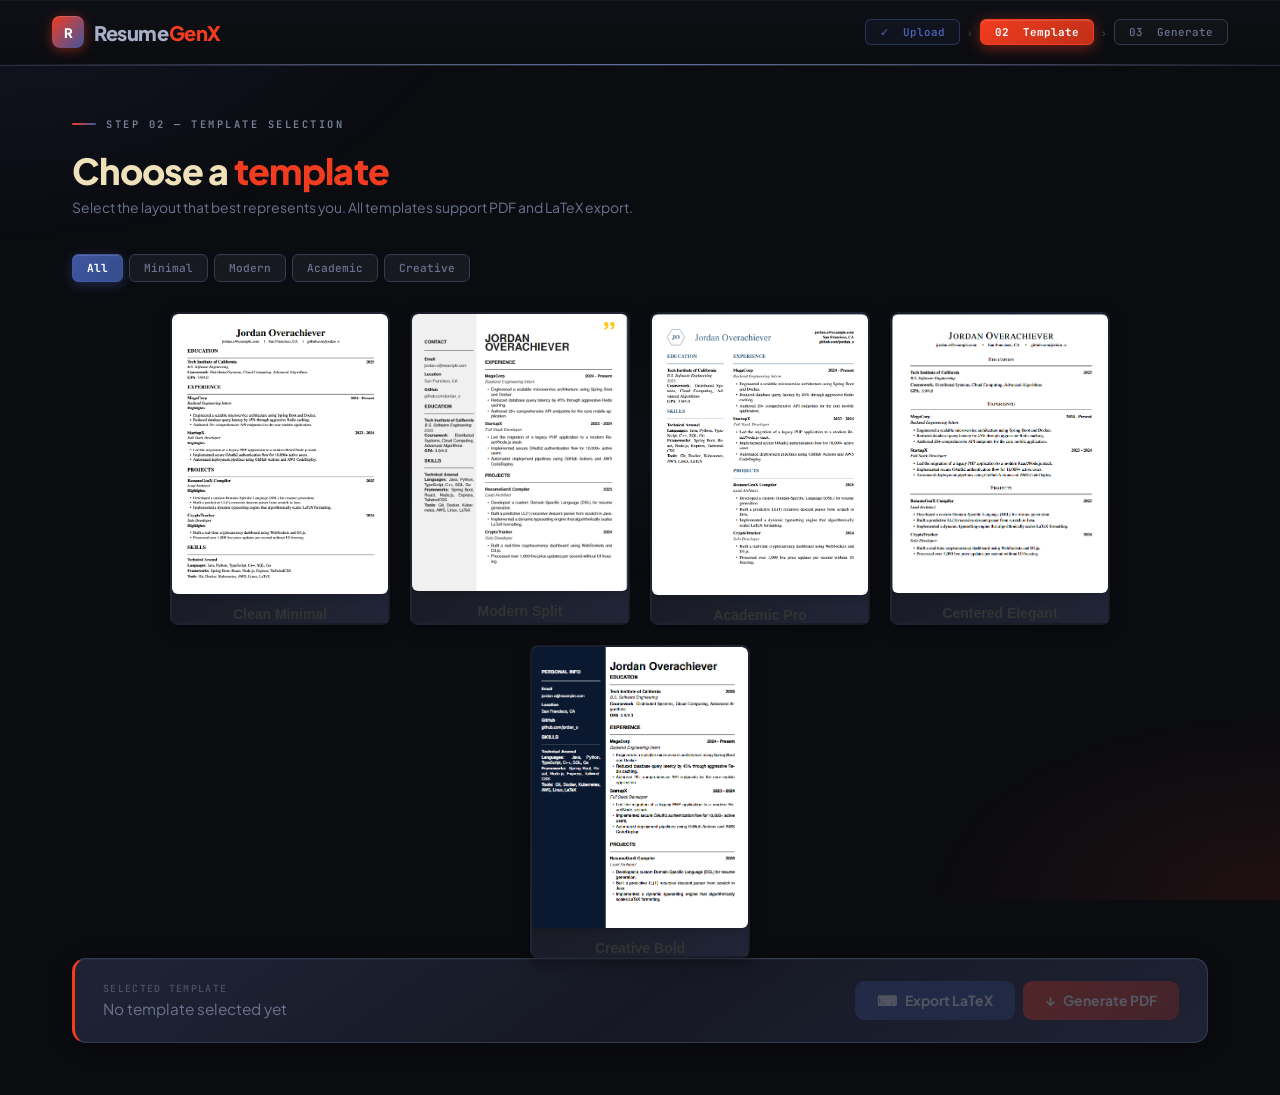
==== commit 2497b4f3: "Integrated multiple template support" ====
--- a/frontend/templates.html
+++ b/frontend/templates.html
@@ -1,456 +1,528 @@
 <!DOCTYPE html>
 <html lang="en">
+
 <head>
-<meta charset="UTF-8"/>
-<meta name="viewport" content="width=device-width, initial-scale=1.0"/>
-<title>ResumeGenX — Templates</title>
-<link rel="stylesheet" href="style.css"/>
-<style>
- 
-  .page2-content {
-    flex: 1; max-width: 1240px;
-    margin: 0 auto; padding: 52px 52px; width: 100%;
-  }
-  .page2-header { margin-bottom: 38px; }
-  .page2-header h1 { font-size: clamp(1.7rem,2.8vw,2.4rem); letter-spacing: -0.7px; margin-bottom: 8px; }
-  .page2-header p { color: var(--muted2); font-size: 0.87rem; }
-
-  /* Filter bar */
-  .filter-bar { display: flex; gap: 6px; flex-wrap: wrap; margin-bottom: 30px; }
-  .filter-btn {
-    font-family: 'JetBrains Mono', monospace; font-size: 0.7rem; font-weight: 500;
-    padding: 6px 14px; border-radius: 6px;
-    border: 1px solid var(--border2); background: var(--card); color: var(--muted2);
-    cursor: pointer; transition: all .2s;
-    box-shadow: inset 0 1px 0 rgba(154,160,190,0.04);
-  }
-  .filter-btn:hover { border-color: var(--cobalt); color: var(--cobalt-h); }
-  .filter-btn.active {
-    background: linear-gradient(135deg, var(--cobalt) 0%, #334d8a 100%);
-    border-color: var(--cobalt); color: #fff; font-weight: 700;
-    box-shadow: 0 3px 12px rgba(64,86,161,0.4), inset 0 1px 0 rgba(255,255,255,0.12);
-  }
-
-  /* Template grid */
-  .template-grid {
-    display: grid; grid-template-columns: repeat(auto-fill, minmax(226px,1fr));
-    gap: 18px; margin-bottom: 38px;
-  }
-  .template-card {
-    background: var(--card-sheen);
-    border: 1px solid var(--border);
-    border-radius: 12px; overflow: hidden;
-    cursor: pointer; transition: all .22s; position: relative;
-    box-shadow: inset 0 1px 0 rgba(154,160,190,0.06), 0 4px 16px rgba(0,0,0,0.4);
-  }
-  .template-card:hover {
-    border-color: rgba(241,60,32,0.55); transform: translateY(-3px);
-    box-shadow: 0 12px 36px rgba(0,0,0,0.5), 0 0 0 1px rgba(241,60,32,0.15);
-  }
-  .template-card.selected {
-    border-color: var(--red);
-    box-shadow: 0 0 0 3px rgba(241,60,32,0.2), 0 12px 32px rgba(241,60,32,0.18);
-  }
-  .sel-check {
-    display: none; position: absolute; top: 9px; right: 9px;
-    width: 24px; height: 24px;
-    background: linear-gradient(135deg, var(--red), #c02a10);
-    border-radius: 50%; align-items: center; justify-content: center;
-    font-size: 0.68rem; color: #fff; font-weight: 800;
-    box-shadow: 0 2px 8px rgba(241,60,32,0.55);
-  }
-  .template-card.selected .sel-check { display: flex; }
-  .template-preview { height: 190px; overflow: hidden; }
-  .preview-svg { width: 100%; height: 100%; display: block; }
-  .template-meta {
-    padding: 13px 14px; border-top: 1px solid var(--border);
-    background: linear-gradient(180deg,rgba(0,0,0,0.25) 0%,rgba(0,0,0,0.4) 100%);
-  }
-  .template-name { font-size: 0.88rem; font-weight: 700; color: var(--silver-hi); margin-bottom: 6px; }
-  .template-tags { display: flex; gap: 5px; flex-wrap: wrap; }
-  .tmpl-tag {
-    font-family: 'JetBrains Mono', monospace; font-size: 0.59rem; font-weight: 500;
-    padding: 2px 7px; border-radius: 4px;
-    background: rgba(64,86,161,0.14); color: var(--lavender);
-    border: 1px solid rgba(64,86,161,0.28);
-  }
-
-  /* Generate bar */
-  .generate-bar {
-    background: var(--card-sheen2);
-    border: 1px solid var(--border2);
-    border-left: 3px solid var(--red);
-    border-radius: 14px; padding: 22px 28px;
-    display: flex; align-items: center; gap: 20px; flex-wrap: wrap;
-    box-shadow: inset 0 1px 0 rgba(154,160,190,0.06), 0 4px 20px rgba(0,0,0,0.4);
-  }
-  .selected-info { flex: 1; }
-  .selected-info .label {
-    font-family: 'JetBrains Mono', monospace; font-size: 0.62rem; color: var(--silver-lo);
-    text-transform: uppercase; letter-spacing: 1.3px; margin-bottom: 4px; font-weight: 600;
-  }
-  .selected-info .value { font-size: 0.96rem; font-weight: 700; color: var(--silver-hi); }
-  .selected-info .value.none { color: var(--muted2); font-weight: 400; }
-  .output-options { display: flex; gap: 8px; }
-  .out-btn {
-    display: flex; align-items: center; gap: 8px;
-    padding: 11px 22px; border-radius: 9px;
-    font-family: 'Plus Jakarta Sans', sans-serif;
-    font-size: 0.87rem; font-weight: 700;
-    cursor: pointer; border: none; transition: all .2s;
-  }
-  .out-btn.pdf {
-    background: linear-gradient(135deg, var(--red) 0%, #b52d18 100%);
-    color: #fff; box-shadow: 0 3px 14px rgba(241,60,32,0.4), inset 0 1px 0 rgba(255,255,255,0.15);
-  }
-  .out-btn.pdf:hover:not(:disabled) { transform: translateY(-1px); box-shadow: 0 6px 20px rgba(241,60,32,0.5); }
-  .out-btn.tex {
-    background: linear-gradient(135deg, var(--cobalt) 0%, #334d8a 100%);
-    color: #fff; box-shadow: 0 3px 14px rgba(64,86,161,0.35), inset 0 1px 0 rgba(255,255,255,0.12);
-  }
-  .out-btn.tex:hover:not(:disabled) { transform: translateY(-1px); box-shadow: 0 6px 20px rgba(64,86,161,0.45); }
-  .out-btn:disabled { opacity: 0.25; cursor: not-allowed; box-shadow: none !important; transform: none !important; }
-
-  @media (max-width: 860px) {
-    .page2-content { padding: 32px 22px; }
-    .generate-bar { flex-direction: column; align-items: stretch; }
-    .output-options { justify-content: stretch; }
-    .out-btn { flex: 1; justify-content: center; }
-  }
-</style>
+  <meta charset="UTF-8" />
+  <meta name="viewport" content="width=device-width, initial-scale=1.0" />
+  <title>ResumeGenX — Templates</title>
+  <link rel="stylesheet" href="style.css" />
+  <style>
+    .page2-content {
+      flex: 1;
+      max-width: 1240px;
+      margin: 0 auto;
+      padding: 52px 52px;
+      width: 100%;
+    }
+
+    .page2-header {
+      margin-bottom: 38px;
+    }
+
+    .page2-header h1 {
+      font-size: clamp(1.7rem, 2.8vw, 2.4rem);
+      letter-spacing: -0.7px;
+      margin-bottom: 8px;
+    }
+
+    .page2-header p {
+      color: var(--muted2);
+      font-size: 0.87rem;
+    }
+
+    /* Filter bar */
+    .filter-bar {
+      display: flex;
+      gap: 6px;
+      flex-wrap: wrap;
+      margin-bottom: 30px;
+    }
+
+    .filter-btn {
+      font-family: 'JetBrains Mono', monospace;
+      font-size: 0.7rem;
+      font-weight: 500;
+      padding: 6px 14px;
+      border-radius: 6px;
+      border: 1px solid var(--border2);
+      background: var(--card);
+      color: var(--muted2);
+      cursor: pointer;
+      transition: all .2s;
+      box-shadow: inset 0 1px 0 rgba(154, 160, 190, 0.04);
+    }
+
+    .filter-btn:hover {
+      border-color: var(--cobalt);
+      color: var(--cobalt-h);
+    }
+
+    .filter-btn.active {
+      background: linear-gradient(135deg, var(--cobalt) 0%, #334d8a 100%);
+      border-color: var(--cobalt);
+      color: #fff;
+      font-weight: 700;
+      box-shadow: 0 3px 12px rgba(64, 86, 161, 0.4), inset 0 1px 0 rgba(255, 255, 255, 0.12);
+    }
+
+    /* Template grid */
+    .template-grid {
+      display: grid;
+      grid-template-columns: repeat(auto-fill, minmax(226px, 1fr));
+      gap: 18px;
+      margin-bottom: 38px;
+    }
+
+    .template-card {
+      background: var(--card-sheen);
+      border: 1px solid var(--border);
+      border-radius: 12px;
+      overflow: hidden;
+      cursor: pointer;
+      transition: all .22s;
+      position: relative;
+      box-shadow: inset 0 1px 0 rgba(154, 160, 190, 0.06), 0 4px 16px rgba(0, 0, 0, 0.4);
+    }
+
+    .template-card:hover {
+      border-color: rgba(241, 60, 32, 0.55);
+      transform: translateY(-3px);
+      box-shadow: 0 12px 36px rgba(0, 0, 0, 0.5), 0 0 0 1px rgba(241, 60, 32, 0.15);
+    }
+
+    .template-card.selected {
+      border-color: var(--red);
+      box-shadow: 0 0 0 3px rgba(241, 60, 32, 0.2), 0 12px 32px rgba(241, 60, 32, 0.18);
+    }
+
+    .sel-check {
+      display: none;
+      position: absolute;
+      top: 9px;
+      right: 9px;
+      width: 24px;
+      height: 24px;
+      background: linear-gradient(135deg, var(--red), #c02a10);
+      border-radius: 50%;
+      align-items: center;
+      justify-content: center;
+      font-size: 0.68rem;
+      color: #fff;
+      font-weight: 800;
+      box-shadow: 0 2px 8px rgba(241, 60, 32, 0.55);
+    }
+
+    .template-card.selected .sel-check {
+      display: flex;
+    }
+
+    .template-preview {
+      height: 190px;
+      overflow: hidden;
+    }
+
+    .preview-svg {
+      width: 100%;
+      height: 100%;
+      display: block;
+    }
+
+    .template-meta {
+      padding: 13px 14px;
+      border-top: 1px solid var(--border);
+      background: linear-gradient(180deg, rgba(0, 0, 0, 0.25) 0%, rgba(0, 0, 0, 0.4) 100%);
+    }
+
+    .template-name {
+      font-size: 0.88rem;
+      font-weight: 700;
+      color: var(--silver-hi);
+      margin-bottom: 6px;
+    }
+
+    .template-tags {
+      display: flex;
+      gap: 5px;
+      flex-wrap: wrap;
+    }
+
+    .tmpl-tag {
+      font-family: 'JetBrains Mono', monospace;
+      font-size: 0.59rem;
+      font-weight: 500;
+      padding: 2px 7px;
+      border-radius: 4px;
+      background: rgba(64, 86, 161, 0.14);
+      color: var(--lavender);
+      border: 1px solid rgba(64, 86, 161, 0.28);
+    }
+
+    /* Generate bar */
+    .generate-bar {
+      background: var(--card-sheen2);
+      border: 1px solid var(--border2);
+      border-left: 3px solid var(--red);
+      border-radius: 14px;
+      padding: 22px 28px;
+      display: flex;
+      align-items: center;
+      gap: 20px;
+      flex-wrap: wrap;
+      box-shadow: inset 0 1px 0 rgba(154, 160, 190, 0.06), 0 4px 20px rgba(0, 0, 0, 0.4);
+    }
+
+    .selected-info {
+      flex: 1;
+    }
+
+    .selected-info .label {
+      font-family: 'JetBrains Mono', monospace;
+      font-size: 0.62rem;
+      color: var(--silver-lo);
+      text-transform: uppercase;
+      letter-spacing: 1.3px;
+      margin-bottom: 4px;
+      font-weight: 600;
+    }
+
+    .selected-info .value {
+      font-size: 0.96rem;
+      font-weight: 700;
+      color: var(--silver-hi);
+    }
+
+    .selected-info .value.none {
+      color: var(--muted2);
+      font-weight: 400;
+    }
+
+    .output-options {
+      display: flex;
+      gap: 8px;
+    }
+
+    .out-btn {
+      display: flex;
+      align-items: center;
+      gap: 8px;
+      padding: 11px 22px;
+      border-radius: 9px;
+      font-family: 'Plus Jakarta Sans', sans-serif;
+      font-size: 0.87rem;
+      font-weight: 700;
+      cursor: pointer;
+      border: none;
+      transition: all .2s;
+    }
+
+    .out-btn.pdf {
+      background: linear-gradient(135deg, var(--red) 0%, #b52d18 100%);
+      color: #fff;
+      box-shadow: 0 3px 14px rgba(241, 60, 32, 0.4), inset 0 1px 0 rgba(255, 255, 255, 0.15);
+    }
+
+    .out-btn.pdf:hover:not(:disabled) {
+      transform: translateY(-1px);
+      box-shadow: 0 6px 20px rgba(241, 60, 32, 0.5);
+    }
+
+    .out-btn.tex {
+      background: linear-gradient(135deg, var(--cobalt) 0%, #334d8a 100%);
+      color: #fff;
+      box-shadow: 0 3px 14px rgba(64, 86, 161, 0.35), inset 0 1px 0 rgba(255, 255, 255, 0.12);
+    }
+
+    .out-btn.tex:hover:not(:disabled) {
+      transform: translateY(-1px);
+      box-shadow: 0 6px 20px rgba(64, 86, 161, 0.45);
+    }
+
+    .out-btn:disabled {
+      opacity: 0.25;
+      cursor: not-allowed;
+      box-shadow: none !important;
+      transform: none !important;
+    }
+
+    @media (max-width: 860px) {
+      .page2-content {
+        padding: 32px 22px;
+      }
+
+      .generate-bar {
+        flex-direction: column;
+        align-items: stretch;
+      }
+
+      .output-options {
+        justify-content: stretch;
+      }
+
+      .out-btn {
+        flex: 1;
+        justify-content: center;
+      }
+    }
+
+    .template-gallery {
+      display: flex;
+      gap: 20px;
+      flex-wrap: wrap;
+      justify-content: center;
+    }
+
+    .template-card {
+      width: 220px;
+      cursor: pointer;
+      border-radius: 8px;
+      border: 2px solid transparent;
+      transition: transform 0.2s ease, box-shadow 0.2s ease, border-color 0.2s ease;
+      text-align: center;
+    }
+
+    .template-card img {
+      width: 100%;
+      border-radius: 6px;
+      box-shadow: 0 4px 6px rgba(0, 0, 0, 0.1);
+      display: block;
+    }
+
+    /* Hover effect */
+    .template-card:hover {
+      transform: translateY(-5px);
+      box-shadow: 0 8px 15px rgba(0, 0, 0, 0.15);
+    }
+
+    /* Active/Selected state */
+    .template-card.selected {
+      border-color: #0A192F;
+      /* Deep navy border for the selected template */
+      transform: scale(1.02);
+    }
+
+    .template-card h3 {
+      margin-top: 12px;
+      font-family: sans-serif;
+      font-size: 14px;
+      color: #333;
+    }
+  </style>
 </head>
+
 <body>
 
-<div class="page-wrap">
-
-  <!-- NAV -->
-  <nav>
-    <a class="logo" href="index.html">
-      <div class="logo-icon">R</div>
-      <div class="logo-text"><span class="lt">Resume</span><span class="acc">GenX</span></div>
-    </a>
-    <div class="nav-steps">
-      <div class="step-pill done" onclick="window.location.href='index.html'">✓ &nbsp;Upload</div>
-      <div class="step-sep">›</div>
-      <div class="step-pill active">02 &nbsp;Template</div>
-      <div class="step-sep">›</div>
-      <div class="step-pill">03 &nbsp;Generate</div>
-    </div>
-  </nav>
-
-  <!-- CONTENT -->
-  <div class="page2-content">
-
-    <div class="page2-header">
-      <div class="page-eyebrow">Step 02 — Template Selection</div>
-      <h1>Choose a <span class="hl">template</span></h1>
-      <p>Select the layout that best represents you. All templates support PDF and LaTeX export.</p>
-    </div>
-
-    <!-- Filter bar -->
-    <div class="filter-bar">
-      <button class="filter-btn active" onclick="filterTemplates('all',this)">All</button>
-      <button class="filter-btn" onclick="filterTemplates('minimal',this)">Minimal</button>
-      <button class="filter-btn" onclick="filterTemplates('modern',this)">Modern</button>
-      <button class="filter-btn" onclick="filterTemplates('academic',this)">Academic</button>
-      <button class="filter-btn" onclick="filterTemplates('creative',this)">Creative</button>
-    </div>
-
-    <!-- Template grid -->
-    <div class="template-grid" id="templateGrid">
-
-      <!-- T1: Clean Minimal -->
-      <div class="template-card" data-id="1" data-tags="minimal" onclick="selectTemplate(this,'Clean Minimal')">
-        <div class="sel-check">✓</div>
-        <div class="template-preview">
-          <svg class="preview-svg" viewBox="0 0 240 190" xmlns="http://www.w3.org/2000/svg">
-            <rect width="240" height="190" fill="#EFE2BA"/>
-            <rect x="0" y="0" width="240" height="46" fill="#0B0C10"/>
-            <rect x="0" y="0" width="240" height="1" fill="rgba(154,160,190,0.4)"/>
-            <text x="16" y="20" font-family="serif" font-size="11" fill="#C5CBE3" font-weight="bold">John Doe</text>
-            <text x="16" y="34" font-family="sans-serif" font-size="6" fill="#4056A1">Software Engineer · john@email.com</text>
-            <line x1="16" y1="58" x2="224" y2="58" stroke="#c8b89a" stroke-width="0.5"/>
-            <text x="16" y="68" font-family="sans-serif" font-size="5.5" fill="#4056A1" font-weight="bold" letter-spacing="1.2">EXPERIENCE</text>
-            <rect x="16" y="74" width="55" height="4" rx="2" fill="#F13C20"/>
-            <rect x="16" y="82" width="108" height="3" rx="1.5" fill="#c8b89a"/>
-            <rect x="16" y="88" width="84" height="3" rx="1.5" fill="#c8b89a"/>
-            <rect x="16" y="94" width="94" height="3" rx="1.5" fill="#c8b89a"/>
-            <line x1="16" y1="106" x2="224" y2="106" stroke="#c8b89a" stroke-width="0.5"/>
-            <text x="16" y="116" font-family="sans-serif" font-size="5.5" fill="#4056A1" font-weight="bold" letter-spacing="1.2">EDUCATION</text>
-            <rect x="16" y="122" width="68" height="4" rx="2" fill="#F13C20"/>
-            <rect x="16" y="130" width="90" height="3" rx="1.5" fill="#c8b89a"/>
-            <line x1="16" y1="142" x2="224" y2="142" stroke="#c8b89a" stroke-width="0.5"/>
-            <text x="16" y="152" font-family="sans-serif" font-size="5.5" fill="#4056A1" font-weight="bold" letter-spacing="1.2">SKILLS</text>
-            <rect x="16" y="157" width="28" height="9" rx="4" fill="#C5CBE3"/>
-            <rect x="48" y="157" width="22" height="9" rx="4" fill="#C5CBE3"/>
-            <rect x="74" y="157" width="32" height="9" rx="4" fill="#C5CBE3"/>
-            <rect x="110" y="157" width="26" height="9" rx="4" fill="#C5CBE3"/>
-          </svg>
-        </div>
-        <div class="template-meta">
-          <div class="template-name">Clean Minimal</div>
-          <div class="template-tags"><span class="tmpl-tag">minimal</span><span class="tmpl-tag">ATS-safe</span></div>
-        </div>
+  <div class="page-wrap">
+
+    <!-- NAV -->
+    <nav>
+      <a class="logo" href="index.html">
+        <div class="logo-icon">R</div>
+        <div class="logo-text"><span class="lt">Resume</span><span class="acc">GenX</span></div>
+      </a>
+      <div class="nav-steps">
+        <div class="step-pill done" onclick="window.location.href='index.html'">✓ &nbsp;Upload</div>
+        <div class="step-sep">›</div>
+        <div class="step-pill active">02 &nbsp;Template</div>
+        <div class="step-sep">›</div>
+        <div class="step-pill">03 &nbsp;Generate</div>
       </div>
-
-      <!-- T2: Modern Split -->
-      <div class="template-card" data-id="2" data-tags="modern" onclick="selectTemplate(this,'Modern Split')">
-        <div class="sel-check">✓</div>
-        <div class="template-preview">
-          <svg class="preview-svg" viewBox="0 0 240 190" xmlns="http://www.w3.org/2000/svg">
-            <rect width="240" height="190" fill="#EFE2BA"/>
-            <rect x="0" y="0" width="72" height="190" fill="#0B0C10"/>
-            <rect x="0" y="0" width="1" height="190" fill="rgba(154,160,190,0.3)"/>
-            <rect x="71" y="0" width="1" height="190" fill="rgba(64,86,161,0.5)"/>
-            <circle cx="36" cy="30" r="16" fill="#16191f"/>
-            <text x="36" y="34" font-family="sans-serif" font-size="13" fill="#4056A1" text-anchor="middle">◈</text>
-            <text x="36" y="54" font-family="sans-serif" font-size="5.2" fill="#C5CBE3" text-anchor="middle" font-weight="600">JOHN DOE</text>
-            <text x="10" y="73" font-family="sans-serif" font-size="5" fill="#F13C20" font-weight="bold">SKILLS</text>
-            <rect x="10" y="78" width="42" height="3" rx="1.5" fill="#22252f"/>
-            <rect x="10" y="84" width="34" height="3" rx="1.5" fill="#22252f"/>
-            <text x="85" y="18" font-family="serif" font-size="11" fill="#0B0C10" font-weight="bold">John Doe</text>
-            <text x="85" y="30" font-family="sans-serif" font-size="6" fill="#9A1750" font-weight="600">Software Engineer</text>
-            <line x1="85" y1="40" x2="228" y2="40" stroke="#c8b89a" stroke-width="0.5"/>
-            <text x="85" y="51" font-family="sans-serif" font-size="5.5" fill="#4056A1" font-weight="bold">EXPERIENCE</text>
-            <rect x="85" y="57" width="88" height="3.5" rx="1.5" fill="#F13C20" opacity="0.7"/>
-            <rect x="85" y="64" width="116" height="2.5" rx="1" fill="#c8b89a"/>
-            <text x="85" y="82" font-family="sans-serif" font-size="5.5" fill="#4056A1" font-weight="bold">EDUCATION</text>
-            <rect x="85" y="88" width="78" height="3.5" rx="1.5" fill="#F13C20" opacity="0.7"/>
-            <rect x="85" y="95" width="62" height="2.5" rx="1" fill="#c8b89a"/>
-          </svg>
-        </div>
-        <div class="template-meta">
-          <div class="template-name">Modern Split</div>
-          <div class="template-tags"><span class="tmpl-tag">modern</span><span class="tmpl-tag">sidebar</span></div>
-        </div>
+    </nav>
+
+    <!-- CONTENT -->
+    <div class="page2-content">
+
+      <div class="page2-header">
+        <div class="page-eyebrow">Step 02 — Template Selection</div>
+        <h1>Choose a <span class="hl">template</span></h1>
+        <p>Select the layout that best represents you. All templates support PDF and LaTeX export.</p>
       </div>
 
-      <!-- T3: Academic Pro -->
-      <div class="template-card" data-id="3" data-tags="academic" onclick="selectTemplate(this,'Academic Pro')">
-        <div class="sel-check">✓</div>
-        <div class="template-preview">
-          <svg class="preview-svg" viewBox="0 0 240 190" xmlns="http://www.w3.org/2000/svg">
-            <rect width="240" height="190" fill="#f4f0e8"/>
-            <text x="120" y="21" font-family="serif" font-size="12.5" fill="#0B0C10" font-weight="bold" text-anchor="middle">JOHN DOE</text>
-            <text x="120" y="32" font-family="serif" font-size="5.8" fill="#9A1750" text-anchor="middle">B.Tech CS · john@email.com</text>
-            <line x1="20" y1="40" x2="220" y2="40" stroke="#F13C20" stroke-width="1.2"/>
-            <line x1="20" y1="43" x2="220" y2="43" stroke="#4056A1" stroke-width="0.4"/>
-            <text x="20" y="54" font-family="serif" font-size="7.5" fill="#4056A1" font-weight="bold">RESEARCH INTERESTS</text>
-            <rect x="20" y="59" width="100" height="2.5" rx="1" fill="#C5CBE3"/>
-            <rect x="20" y="65" width="75" height="2.5" rx="1" fill="#C5CBE3"/>
-            <line x1="20" y1="75" x2="220" y2="75" stroke="#C5CBE3" stroke-width="0.5"/>
-            <text x="20" y="86" font-family="serif" font-size="7.5" fill="#4056A1" font-weight="bold">EDUCATION</text>
-            <rect x="20" y="91" width="95" height="3" rx="1" fill="#45A29E"/>
-            <rect x="20" y="98" width="124" height="2.5" rx="1" fill="#C5CBE3"/>
-            <text x="20" y="124" font-family="serif" font-size="7.5" fill="#4056A1" font-weight="bold">PUBLICATIONS</text>
-            <rect x="20" y="129" width="135" height="3" rx="1" fill="#45A29E"/>
-            <rect x="20" y="136" width="104" height="2.5" rx="1" fill="#C5CBE3"/>
-          </svg>
-        </div>
-        <div class="template-meta">
-          <div class="template-name">Academic Pro</div>
-          <div class="template-tags"><span class="tmpl-tag">academic</span><span class="tmpl-tag">CV-style</span></div>
-        </div>
+      <!-- Filter bar -->
+      <div class="filter-bar">
+        <button class="filter-btn active" onclick="filterTemplates('all',this)">All</button>
+        <button class="filter-btn" onclick="filterTemplates('minimal',this)">Minimal</button>
+        <button class="filter-btn" onclick="filterTemplates('modern',this)">Modern</button>
+        <button class="filter-btn" onclick="filterTemplates('academic',this)">Academic</button>
+        <button class="filter-btn" onclick="filterTemplates('creative',this)">Creative</button>
       </div>
 
-      <!-- T4: Creative Bold -->
-      <div class="template-card" data-id="4" data-tags="creative" onclick="selectTemplate(this,'Creative Bold')">
-        <div class="sel-check">✓</div>
-        <div class="template-preview">
-          <svg class="preview-svg" viewBox="0 0 240 190" xmlns="http://www.w3.org/2000/svg">
-            <defs>
-              <linearGradient id="metalBg" x1="0%" y1="0%" x2="100%" y2="100%">
-                <stop offset="0%" style="stop-color:#16191f"/><stop offset="50%" style="stop-color:#0d1018"/><stop offset="100%" style="stop-color:#181b24"/>
-              </linearGradient>
-              <linearGradient id="redGrad" x1="0%" y1="0%" x2="100%" y2="0%">
-                <stop offset="0%" style="stop-color:#F13C20"/><stop offset="100%" style="stop-color:#9A1750"/>
-              </linearGradient>
-            </defs>
-            <rect width="240" height="190" fill="url(#metalBg)"/>
-            <rect x="0" y="0" width="240" height="5" fill="url(#redGrad)"/>
-            <rect x="0" y="0" width="240" height="1" fill="rgba(200,210,240,0.2)"/>
-            <text x="16" y="27" font-family="sans-serif" font-size="13" fill="#C5CBE3" font-weight="bold">JOHN</text>
-            <text x="16" y="43" font-family="sans-serif" font-size="13" fill="#F13C20" font-weight="bold">DOE.</text>
-            <text x="100" y="43" font-family="sans-serif" font-size="5.5" fill="#3d4258">Full Stack Developer</text>
-            <rect x="16" y="51" width="95" height="0.8" fill="#4056A1" opacity="0.5"/>
-            <text x="16" y="63" font-family="sans-serif" font-size="5.2" fill="#4056A1" letter-spacing="1.2">EXPERIENCE</text>
-            <rect x="16" y="69" width="3" height="16" rx="1" fill="url(#redGrad)"/>
-            <rect x="24" y="69" width="75" height="3.5" rx="1.5" fill="#1c1f28"/>
-            <rect x="24" y="76" width="118" height="2.5" rx="1" fill="#16191f"/>
-            <text x="16" y="97" font-family="sans-serif" font-size="5.2" fill="#4056A1" letter-spacing="1.2">SKILLS</text>
-            <rect x="16" y="102" width="34" height="11" rx="5" fill="none" stroke="#F13C20" stroke-width="0.8"/>
-            <rect x="54" y="102" width="28" height="11" rx="5" fill="none" stroke="#4056A1" stroke-width="0.8"/>
-            <rect x="86" y="102" width="38" height="11" rx="5" fill="none" stroke="#F13C20" stroke-width="0.8"/>
-            <text x="33" y="111" font-family="sans-serif" font-size="5" fill="#6b7390" text-anchor="middle">Python</text>
-            <text x="68" y="111" font-family="sans-serif" font-size="5" fill="#6b7390" text-anchor="middle">React</text>
-            <text x="105" y="111" font-family="sans-serif" font-size="5" fill="#6b7390" text-anchor="middle">Node.js</text>
-          </svg>
-        </div>
-        <div class="template-meta">
-          <div class="template-name">Creative Bold</div>
-          <div class="template-tags"><span class="tmpl-tag">creative</span><span class="tmpl-tag">dark</span></div>
+      <!-- Template grid -->
+      <div class="template-gallery">
+
+        <div class="template-card" data-tags="minimal" onclick="selectTemplate('Clean Minimal', this)">
+          <div class="sel-check">✓</div>
+          <img src="minimal.png" alt="Clean Minimal">
+          <h3>Clean Minimal</h3>
+        </div>
+
+        <div class="template-card" data-tags="modern" onclick="selectTemplate('Modern Split', this)">
+          <div class="sel-check">✓</div>
+          <img src="modern.png" alt="Modern Split">
+          <h3>Modern Split</h3>
+        </div>
+
+        <div class="template-card" data-tags="academic" onclick="selectTemplate('Academic Pro', this)">
+          <div class="sel-check">✓</div>
+          <img src="monogram.png" alt="Academic Pro">
+          <h3>Academic Pro</h3>
+        </div>
+
+        <div class="template-card" data-tags="academic" onclick="selectTemplate('Centered Elegant', this)">
+          <div class="sel-check">✓</div>
+          <img src="centered.png" alt="Centered Elegant">
+          <h3>Centered Elegant</h3>
+        </div>
+
+        <div class="template-card" data-tags="creative" onclick="selectTemplate('Creative Bold', this)">
+          <div class="sel-check">✓</div>
+          <img src="creativeBold.png" alt="Creative Bold">
+          <h3>Creative Bold</h3>
+        </div>
+
+      </div><!-- end template-grid -->
+
+      <!-- Generate Bar -->
+      <div class="generate-bar">
+        <div class="selected-info">
+          <div class="label">Selected Template</div>
+          <div class="value none" id="selName">No template selected yet</div>
+        </div>
+        <div class="output-options">
+          <button class="out-btn tex" id="btnTex" disabled onclick="generate('latex')">
+            <span>⌨</span> Export LaTeX
+          </button>
+          <button class="out-btn pdf" id="btnPdf" disabled onclick="generate('pdf')">
+            <span>↓</span> Generate PDF
+          </button>
         </div>
       </div>
 
-      <!-- T5: Compact Grid -->
-      <div class="template-card" data-id="5" data-tags="minimal modern" onclick="selectTemplate(this,'Compact Grid')">
-        <div class="sel-check">✓</div>
-        <div class="template-preview">
-          <svg class="preview-svg" viewBox="0 0 240 190" xmlns="http://www.w3.org/2000/svg">
-            <defs>
-              <linearGradient id="cobaltHdr" x1="0%" y1="0%" x2="100%" y2="0%">
-                <stop offset="0%" style="stop-color:#4056A1"/><stop offset="100%" style="stop-color:#334d8a"/>
-              </linearGradient>
-            </defs>
-            <rect width="240" height="190" fill="#EFE2BA"/>
-            <rect x="0" y="0" width="240" height="34" fill="url(#cobaltHdr)"/>
-            <rect x="0" y="0" width="240" height="1" fill="rgba(197,203,227,0.4)"/>
-            <text x="14" y="14" font-family="sans-serif" font-size="9.5" fill="#EFE2BA" font-weight="bold">John Doe</text>
-            <text x="14" y="27" font-family="sans-serif" font-size="5.8" fill="#C5CBE3">Software Engineer · john@email.com</text>
-            <line x1="0" y1="34" x2="240" y2="34" stroke="#c8b89a" stroke-width="0.5"/>
-            <line x1="120" y1="34" x2="120" y2="190" stroke="#c8b89a" stroke-width="0.5"/>
-            <text x="10" y="49" font-family="sans-serif" font-size="5.8" fill="#F13C20" font-weight="bold">EXPERIENCE</text>
-            <rect x="10" y="54" width="78" height="3.5" rx="1.5" fill="#F13C20" opacity="0.6"/>
-            <rect x="10" y="61" width="92" height="2.5" rx="1" fill="#c8b89a"/>
-            <text x="130" y="49" font-family="sans-serif" font-size="5.8" fill="#4056A1" font-weight="bold">EDUCATION</text>
-            <rect x="130" y="54" width="82" height="3.5" rx="1.5" fill="#4056A1" opacity="0.6"/>
-            <rect x="130" y="61" width="68" height="2.5" rx="1" fill="#c8b89a"/>
-            <text x="130" y="78" font-family="sans-serif" font-size="5.8" fill="#4056A1" font-weight="bold">SKILLS</text>
-            <rect x="130" y="83" width="30" height="8" rx="4" fill="#C5CBE3"/>
-            <rect x="164" y="83" width="24" height="8" rx="4" fill="#C5CBE3"/>
-          </svg>
-        </div>
-        <div class="template-meta">
-          <div class="template-name">Compact Grid</div>
-          <div class="template-tags"><span class="tmpl-tag">minimal</span><span class="tmpl-tag">two-column</span></div>
-        </div>
-      </div>
-
-      <!-- T6: Tech Focused -->
-      <div class="template-card" data-id="6" data-tags="modern creative" onclick="selectTemplate(this,'Tech Focused')">
-        <div class="sel-check">✓</div>
-        <div class="template-preview">
-          <svg class="preview-svg" viewBox="0 0 240 190" xmlns="http://www.w3.org/2000/svg">
-            <defs>
-              <linearGradient id="techBg" x1="0%" y1="0%" x2="100%" y2="100%">
-                <stop offset="0%" style="stop-color:#111318"/><stop offset="100%" style="stop-color:#0f1116"/>
-              </linearGradient>
-              <linearGradient id="topBar" x1="0%" y1="0%" x2="100%" y2="0%">
-                <stop offset="0%" style="stop-color:#F13C20"/><stop offset="50%" style="stop-color:#4056A1"/><stop offset="100%" style="stop-color:#F13C20"/>
-              </linearGradient>
-            </defs>
-            <rect width="240" height="190" fill="url(#techBg)"/>
-            <rect x="0" y="0" width="240" height="4" fill="url(#topBar)"/>
-            <rect x="0" y="0" width="240" height="1" fill="rgba(197,203,227,0.25)"/>
-            <text x="16" y="22" font-family="monospace" font-size="8.5" fill="#C5CBE3" font-weight="bold">&lt;JohnDoe/&gt;</text>
-            <text x="16" y="33" font-family="monospace" font-size="5.2" fill="#3d4258">Full Stack Dev · john@email.com</text>
-            <line x1="16" y1="41" x2="224" y2="41" stroke="#22252f" stroke-width="0.5"/>
-            <rect x="16" y="47" width="40" height="9" rx="2" fill="#F13C20"/>
-            <text x="36" y="55" font-family="monospace" font-size="4.8" fill="white" text-anchor="middle">EXPERIENCE</text>
-            <rect x="60" y="47" width="40" height="9" rx="2" fill="#4056A1" opacity="0.5"/>
-            <text x="80" y="55" font-family="monospace" font-size="4.8" fill="#6b7390" text-anchor="middle">EDUCATION</text>
-            <rect x="104" y="47" width="28" height="9" rx="2" fill="#4056A1" opacity="0.3"/>
-            <text x="118" y="55" font-family="monospace" font-size="4.8" fill="#6b7390" text-anchor="middle">SKILLS</text>
-            <rect x="16" y="65" width="4" height="4" rx="1" fill="#F13C20"/>
-            <rect x="24" y="65" width="88" height="4" rx="1.5" fill="#1c1f28"/>
-            <rect x="24" y="73" width="132" height="3" rx="1" fill="#16191f"/>
-            <text x="16" y="114" font-family="monospace" font-size="5" fill="#9A1750">// tech stack</text>
-            <rect x="16" y="119" width="30" height="9" rx="3" fill="#4056A1" opacity="0.5"/>
-            <rect x="50" y="119" width="25" height="9" rx="3" fill="#F13C20" opacity="0.4"/>
-            <rect x="79" y="119" width="36" height="9" rx="3" fill="#4056A1" opacity="0.5"/>
-          </svg>
-        </div>
-        <div class="template-meta">
-          <div class="template-name">Tech Focused</div>
-          <div class="template-tags"><span class="tmpl-tag">modern</span><span class="tmpl-tag">developer</span></div>
-        </div>
-      </div>
-
-    </div><!-- end template-grid -->
-
-    <!-- Generate Bar -->
-    <div class="generate-bar">
-      <div class="selected-info">
-        <div class="label">Selected Template</div>
-        <div class="value none" id="selName">No template selected yet</div>
-      </div>
-      <div class="output-options">
-        <button class="out-btn tex" id="btnTex" disabled onclick="generate('latex')">
-          <span>⌨</span> Export LaTeX
-        </button>
-        <button class="out-btn pdf" id="btnPdf" disabled onclick="generate('pdf')">
-          <span>↓</span> Generate PDF
-        </button>
+    </div><!-- end page2-content -->
+  </div><!-- end page-wrap -->
+
+  <!-- Modal -->
+  <div class="modal-overlay" id="modal">
+    <div class="modal">
+      <div class="modal-icon" id="modalIcon">✦</div>
+      <h3 id="modalTitle">Resume Generated</h3>
+      <p id="modalMsg">Your resume has been compiled successfully.</p>
+      <div class="modal-btns">
+        <button class="btn-sec" onclick="closeModal()">Close</button>
+        <button class="btn-primary" style="width:auto;margin-top:0;padding:10px 24px" onclick="closeModal()">↓
+          &nbsp;Download</button>
       </div>
     </div>
-
-  </div><!-- end page2-content -->
-</div><!-- end page-wrap -->
-
-<!-- Modal -->
-<div class="modal-overlay" id="modal">
-  <div class="modal">
-    <div class="modal-icon" id="modalIcon">✦</div>
-    <h3 id="modalTitle">Resume Generated</h3>
-    <p id="modalMsg">Your resume has been compiled successfully.</p>
-    <div class="modal-btns">
-      <button class="btn-sec" onclick="closeModal()">Close</button>
-      <button class="btn-primary" style="width:auto;margin-top:0;padding:10px 24px" onclick="closeModal()">↓ &nbsp;Download</button>
-    </div>
   </div>
-</div>
-
-<!-- Toast -->
-<div class="toast" id="toast">
-  <span id="toastIcon">✓</span>
-  <span id="toastMsg">File ready</span>
-</div>
-
-<script>
-  let selectedTemplate = null;
-  const uploadedFile = sessionStorage.getItem('uploadedFile') || 'resume.rdl';
-
-  function filterTemplates(tag, btn) {
-    document.querySelectorAll('.filter-btn').forEach(b => b.classList.remove('active'));
-    btn.classList.add('active');
-    document.querySelectorAll('.template-card').forEach(c => {
-      c.style.display = (tag === 'all' || c.dataset.tags.includes(tag)) ? '' : 'none';
+
+  <!-- Toast -->
+  <div class="toast" id="toast">
+    <span id="toastIcon">✓</span>
+    <span id="toastMsg">File ready</span>
+  </div>
+
+  <script>
+    let selectedTemplate = "Clean Minimal"; // Default fallback
+    const uploadedFile = sessionStorage.getItem('uploadedFile') || 'resume.rdl';
+
+    function filterTemplates(tag, btn) {
+      document.querySelectorAll('.filter-btn').forEach(b => b.classList.remove('active'));
+      btn.classList.add('active');
+      document.querySelectorAll('.template-card').forEach(c => {
+        c.style.display = (tag === 'all' || c.dataset.tags.includes(tag)) ? '' : 'none';
+      });
+    }
+
+
+
+    function selectTemplate(templateName, element) {
+      selectedTemplate = templateName;
+
+      // 1. Remove the 'selected' class from all cards
+      document.querySelectorAll('.template-card').forEach(card => {
+        card.classList.remove('selected');
+      });
+
+      // 2. Add the 'selected' class to the clicked card
+      element.classList.add('selected');
+
+      // 3. Update the Generate Bar text
+      const selNameDiv = document.getElementById('selName');
+      selNameDiv.textContent = templateName;
+      selNameDiv.classList.remove('none');
+
+      // 4. UNLOCK the Generate buttons!
+      document.getElementById('btnTex').disabled = false;
+      document.getElementById('btnPdf').disabled = false;
+    }
+
+    async function generate(type) {
+      if (!selectedTemplate) return;
+
+      const fileContent = sessionStorage.getItem('fileContent');
+      if (!fileContent) {
+        showToast('✕', 'File data lost. Please go back and upload again.');
+        return;
+      }
+
+      // Lock UI while compiling
+      document.getElementById('btnPdf').disabled = true;
+      document.getElementById('btnTex').disabled = true;
+      document.body.style.cursor = 'wait';
+
+      try {
+        // 1. Send data to Java Server
+        const response = await fetch('http://localhost:8080/api/generate', {
+          method: 'POST',
+          headers: {
+            'X-Template-Name': selectedTemplate // Sends the UI selection to Java
+          },
+          body: fileContent
+        });
+
+        if (!response.ok) {
+          throw new Error(await response.text()); // Catch SemanticAnalyzer errors
+        }
+
+        const latexCode = await response.text();
+
+        // 2. Force browser to download the file
+        const blob = new Blob([latexCode], { type: 'text/plain' });
+        const url = window.URL.createObjectURL(blob);
+        const a = document.createElement('a');
+        a.href = url;
+        a.download = `ResumeGenX_${type.toUpperCase()}.tex`; // Both download .tex for now
+        document.body.appendChild(a);
+        a.click();
+        a.remove();
+
+        // 3. Show Success Modal
+        document.getElementById('modalIcon').textContent = '✓';
+        document.getElementById('modalTitle').textContent = 'Generation Complete';
+        document.getElementById('modalMsg').textContent = `Successfully compiled ${uploadedFile}. Your download should begin automatically.`;
+        document.getElementById('modal').classList.add('show');
+
+      } catch (err) {
+        alert(err.message); // Show the exact Java error to the user
+      } finally {
+        document.getElementById('btnPdf').disabled = false;
+        document.getElementById('btnTex').disabled = false;
+        document.body.style.cursor = 'default';
+      }
+    }
+
+    function closeModal() { document.getElementById('modal').classList.remove('show'); }
+    document.getElementById('modal').addEventListener('click', e => {
+      if (e.target.id === 'modal') closeModal();
     });
-  }
-
-  function selectTemplate(card, name) {
-    document.querySelectorAll('.template-card').forEach(c => c.classList.remove('selected'));
-    card.classList.add('selected');
-    selectedTemplate = name;
-    const v = document.getElementById('selName');
-    v.textContent = name;
-    v.classList.remove('none');
-    document.getElementById('btnPdf').disabled = false;
-    document.getElementById('btnTex').disabled = false;
-  }
-
-  function generate(type) {
-    if (!selectedTemplate) return;
-    const isP = type === 'pdf';
-    document.getElementById('modalIcon').textContent = isP ? '↓' : '⌨';
-    document.getElementById('modalTitle').textContent = isP ? 'PDF Ready' : 'LaTeX Source Ready';
-    document.getElementById('modalMsg').textContent =
-      `"${selectedTemplate}" compiled successfully from ${uploadedFile}. Click Download to save your ${isP ? 'PDF' : 'LaTeX'} file.`;
-    document.getElementById('modal').classList.add('show');
-  }
-
-  function closeModal() { document.getElementById('modal').classList.remove('show'); }
-  document.getElementById('modal').addEventListener('click', e => {
-    if (e.target.id === 'modal') closeModal();
-  });
-
-  function showToast(icon, msg) {
-    const t = document.getElementById('toast');
-    document.getElementById('toastIcon').textContent = icon;
-    document.getElementById('toastMsg').textContent = msg;
-    t.classList.add('show');
-    setTimeout(() => t.classList.remove('show'), 3000);
-  }
-</script>
+
+    function showToast(icon, msg) {
+      const t = document.getElementById('toast');
+      document.getElementById('toastIcon').textContent = icon;
+      document.getElementById('toastMsg').textContent = msg;
+      t.classList.add('show');
+      setTimeout(() => t.classList.remove('show'), 3000);
+    }
+  </script>
 </body>
-</html>
+
+</html>
